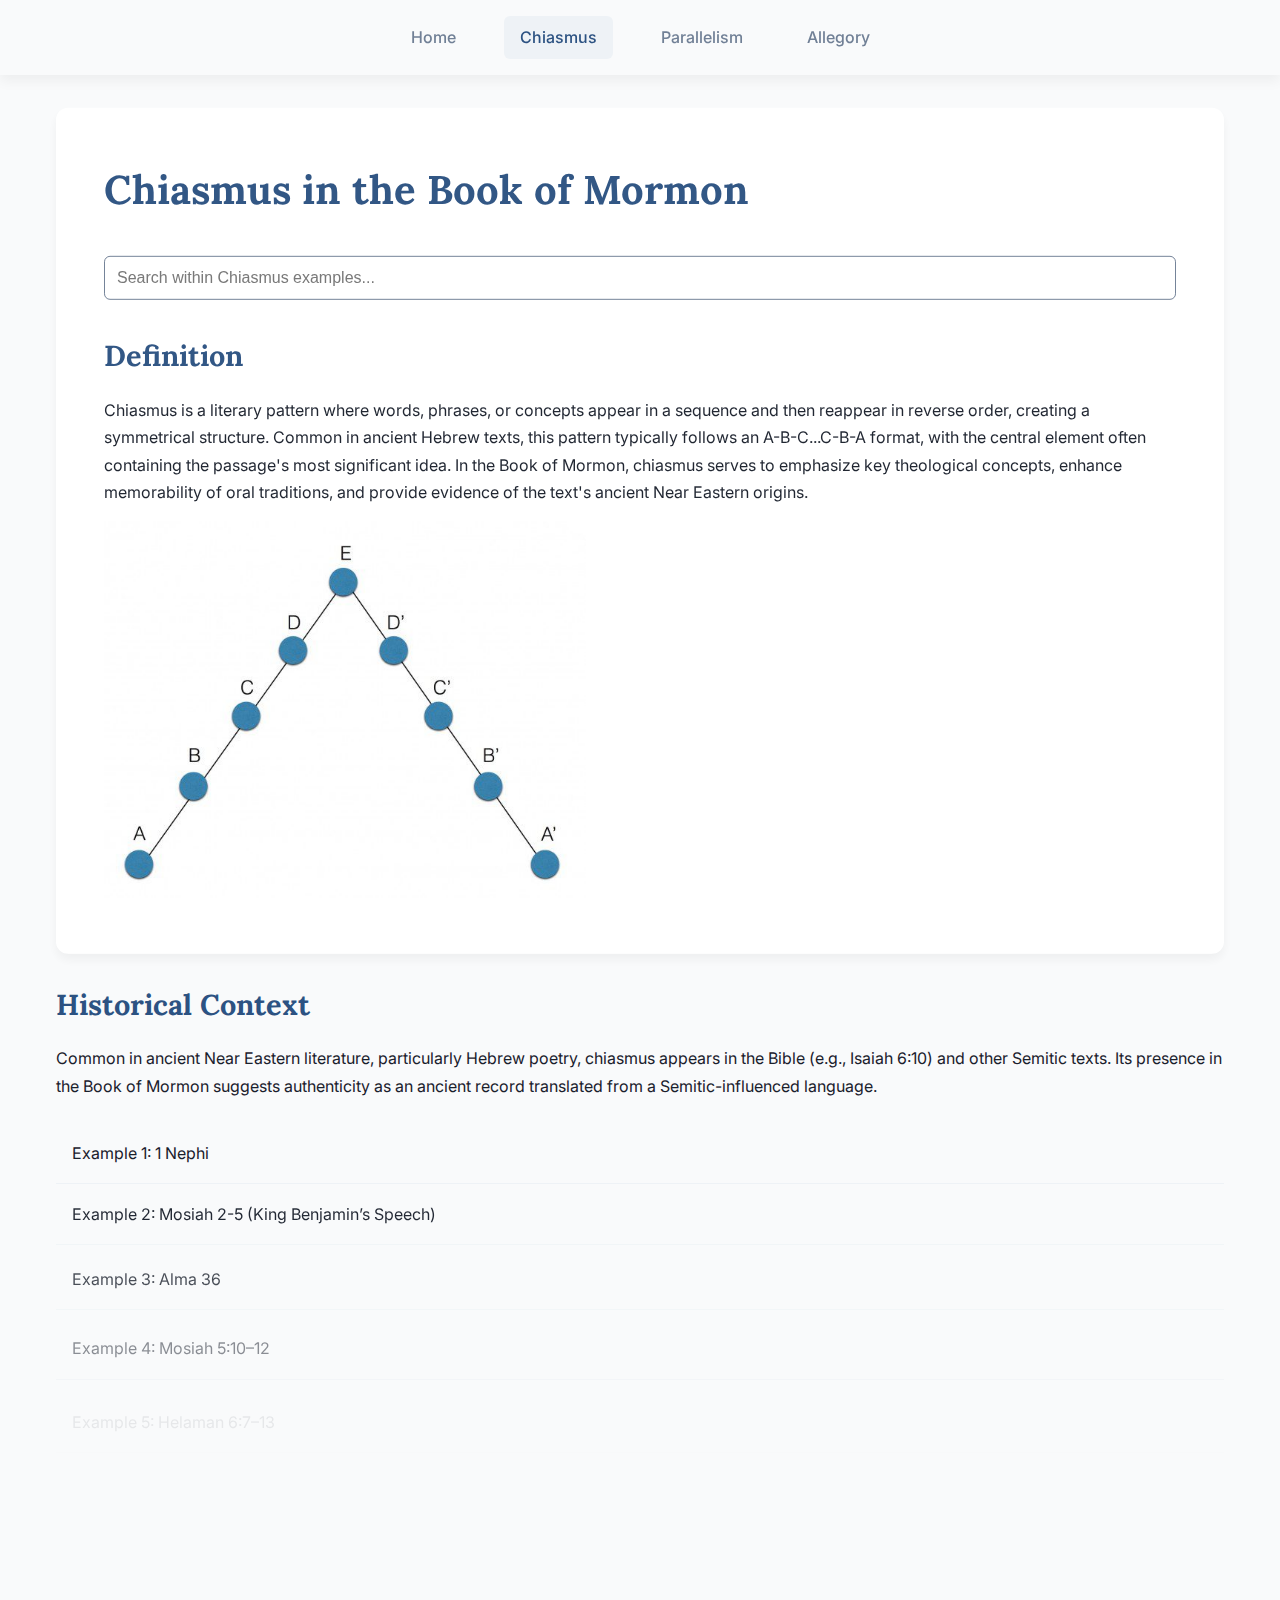
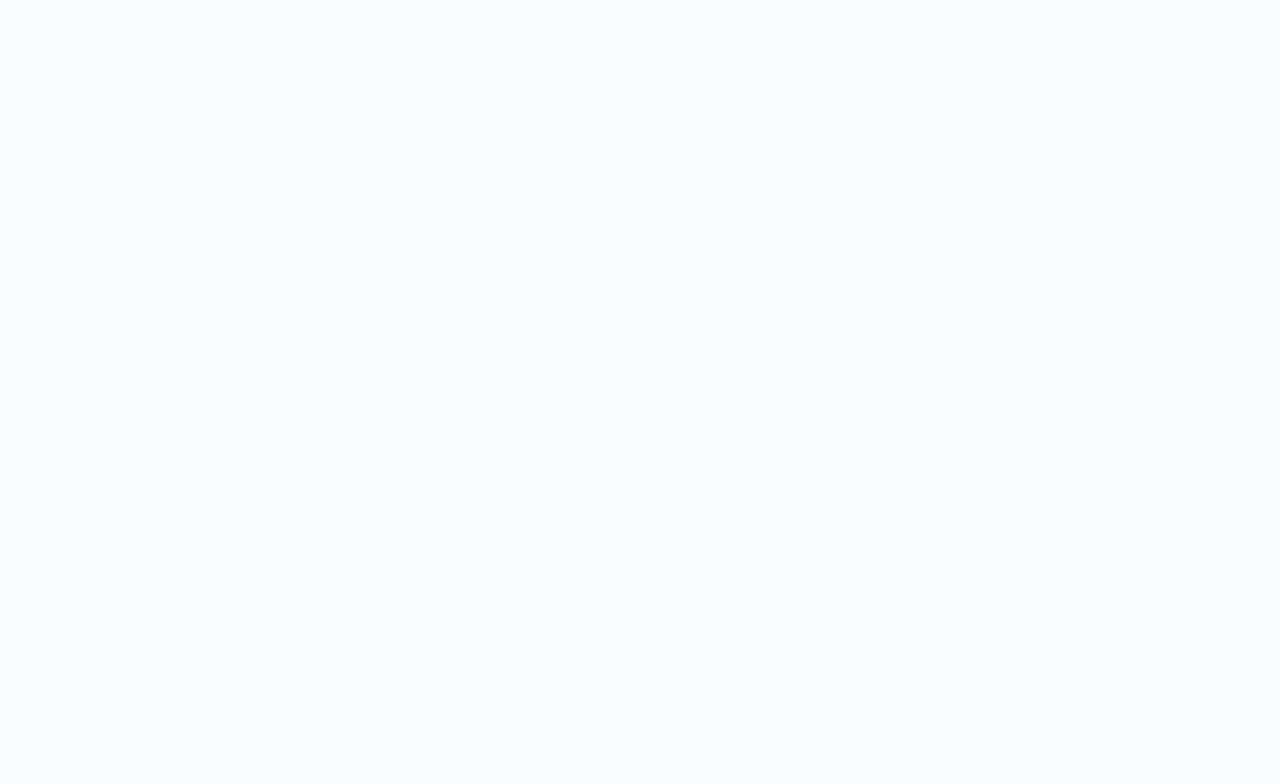
==== chiasmus.html @ 7f86e8a2 "Initial Commit" ====
<!doctype html>
<html lang="en">
  <head>
    <meta charset="UTF-8" />
    <meta name="viewport" content="width=device-width, initial-scale=1.0" />
    <title>Chiasmus - Literary Techniques in the Book of Mormon</title>
    <link rel="stylesheet" href="styles.css" />
    <script src="https://cdnjs.cloudflare.com/ajax/libs/gsap/3.12.2/gsap.min.js"></script>
  </head>
  <body>
    <nav>
      <div class="nav-content">
        <a href="index.html">Home</a>
        <a href="chiasmus.html" class="active">Chiasmus</a>
        <a href="parallelism.html">Parallelism</a>
        <a href="allegory.html">Allegory</a>
      </div>
    </nav>

    <main>
      <div class="technique-article">
        <h1>Chiasmus in the Book of Mormon</h1>

        <div class="search-container">
          <input
            type="text"
            id="search-input"
            placeholder="Search within Chiasmus examples..."
          />
        </div>

        <section>
          <h2>Definition</h2>
          <p>
            Chiasmus is a literary pattern where words, phrases, or concepts appear in a sequence and then reappear in reverse order, creating a symmetrical structure. Common in ancient Hebrew texts, this pattern typically follows an A-B-C...C-B-A format, with the central element often containing the passage's most significant idea. In the Book of Mormon, 
            chiasmus serves to emphasize key theological concepts, enhance memorability of oral traditions, and provide evidence of the text's ancient Near Eastern origins.
            </p>
            <div class="chiasmus-diagram" style="text-align: left;">
            <img
              src="images/chiasmusExample.jpg"
              alt="Chiasmus Diagram"
              width="45%"
            />
            </div>
          </div>
        </section>
        <br>
        <section>
          <h2>Historical Context</h2>
          <p>
            Common in ancient Near Eastern literature, particularly Hebrew
            poetry, chiasmus appears in the Bible (e.g., Isaiah 6:10) and other
            Semitic texts. Its presence in the Book of Mormon suggests
            authenticity as an ancient record translated from a
            Semitic-influenced language.
          </p>
        </section>

        <!-- 1 NEPHI -->
        <div class="accordion">
          <div class="accordion-item">
            <div class="accordion-header">Example 1: 1 Nephi</div>
            <div class="accordion-content">
              <div class="scripture-block">
                <div
                  class="scripture-line"
                  data-tooltip="Beginning of Lehi's ministry"
                >
                  A: Lehi prophesies warnings (1)
                </div>
                <div
                  class="scripture-line"
                  data-tooltip="Departure from civilization"
                >
                  B: Lehi’s group departs (2:2–15)
                </div>
                <div
                  class="scripture-line"
                  data-tooltip="Nephi gains authority"
                >
                  C: Nephi obtains Plates of Brass (2:16–4:38)
                </div>
                <div
                  class="scripture-line"
                  data-tooltip="Center: Divine guidance"
                >
                  K: Nephi and the Spirit (11:1–36)
                </div>
                <div
                  class="scripture-line"
                  data-tooltip="Nephi proves leadership"
                >
                  C’: Nephi builds a ship (17:1–18:4)
                </div>
                <div class="scripture-line" data-tooltip="Arrival in new world">
                  B’: Arrival at Promised Land (18:23–25)
                </div>
                <div
                  class="scripture-line"
                  data-tooltip="Culmination of prophecy"
                >
                  A’: Nephi prophesies (19–22)
                </div>
              </div>
              <h3>Analysis</h3>
              <p>
                This book-length chiasmus centers on Nephi’s vision, emphasizing
                his divine calling as successor to Lehi. The symmetry reinforces
                the narrative’s theological purpose.
              </p>
            </div>
          </div>

          <!-- KING BENJAMIN SPEECH -->
          <div class="accordion-item">
            <div class="accordion-header">
              Example 2: Mosiah 2-5 (King Benjamin’s Speech)
            </div>
            <div class="accordion-content">
              <div class="scripture-block">
                <div class="scripture-line" data-tooltip="Introduction">
                  A: People hear Benjamin (2:1)
                </div>
                <div class="scripture-line" data-tooltip="Duty to God">
                  B: Serve and obey (2:22)
                </div>
                <div class="scripture-line" data-tooltip="Center: Redemption">
                  C: Salvation through Christ (3:17)
                </div>
                <div class="scripture-line" data-tooltip="Commitment">
                  B’: Covenant to obey (5:5)
                </div>
                <div class="scripture-line" data-tooltip="Conclusion">
                  A’: People rejoice (5:6)
                </div>
              </div>
              <h3>Analysis</h3>
              <p>
                The chiasmus highlights Christ as the focal point, with
                obedience framing the covenant relationship, enhancing the
                speech’s persuasive power.
              </p>
            </div>
          </div>

          <!-- ALMA 36 -->
          <div class="accordion-item">
            <div class="accordion-header">Example 3: Alma 36</div>
            <div class="accordion-content">
              <div class="scripture-block">
                <div class="scripture-line" data-tooltip="Introduction">
                  A: Alma begins his testimony (36:1–3)
                </div>
                <div class="scripture-line" data-tooltip="Bondage">
                  B: Alma recounts his bondage (36:4–5)
                </div>
                <div class="scripture-line" data-tooltip="Prayer">
                  C: Alma prays for deliverance (36:6–7)
                </div>
                <div class="scripture-line" data-tooltip="Center: Conversion">
                  D: Alma's conversion experience (36:17–18)
                </div>
                <div class="scripture-line" data-tooltip="Deliverance">
                  C’: Alma is delivered (36:19–20)
                </div>
                <div class="scripture-line" data-tooltip="Freedom">
                  B’: Alma rejoices in freedom (36:21–22)
                </div>
                <div class="scripture-line" data-tooltip="Conclusion">
                  A’: Alma concludes his testimony (36:23–24)
                </div>
              </div>
              <h3>Analysis</h3>
              <p>
                This chiasmus emphasizes Alma's conversion and deliverance,
                highlighting the transformative power of repentance and faith in
                Christ.
              </p>
            </div>
          </div>

          <!-- MOSIAH 5 -->
          <div class="accordion-item">
            <div class="accordion-header">Example 4: Mosiah 5:10–12</div>
            <div class="accordion-content">
              <div class="scripture-block">
                <div class="scripture-line" data-tooltip="Name">
                  A: Take upon the name of Christ (5:10)
                </div>
                <div class="scripture-line" data-tooltip="Remember">
                  B: Remember the name (5:11)
                </div>
                <div class="scripture-line" data-tooltip="Center: Covenant">
                  C: Covenant to follow Christ (5:12)
                </div>
                <div class="scripture-line" data-tooltip="Remember">
                  B’: Remember the name (5:13)
                </div>
                <div class="scripture-line" data-tooltip="Name">
                  A’: Take upon the name of Christ (5:14)
                </div>
              </div>
              <h3>Analysis</h3>
              <p>
                This chiasmus underscores the importance of taking upon oneself
                the name of Christ and remembering the covenant made with Him.
              </p>
            </div>
          </div>

          <!-- HELAMAN 6 -->
          <div class="accordion-item">
            <div class="accordion-header">Example 5: Helaman 6:7–13</div>
            <div class="accordion-content">
              <div class="scripture-block">
                <div class="scripture-line" data-tooltip="Peace">
                  A: Peace in the land (6:7)
                </div>
                <div class="scripture-line" data-tooltip="Prosperity">
                  B: Prosperity and trade (6:8)
                </div>
                <div class="scripture-line" data-tooltip="Center: Unity">
                  C: Unity among the people (6:9)
                </div>
                <div class="scripture-line" data-tooltip="Prosperity">
                  B’: Prosperity and trade (6:10)
                </div>
                <div class="scripture-line" data-tooltip="Peace">
                  A’: Peace in the land (6:11)
                </div>
              </div>
              <h3>Analysis</h3>
              <p>
                This chiasmus highlights the themes of peace, prosperity, and
                unity, emphasizing the blessings that come from living in
                harmony.
              </p>
            </div>
          </div>

          <!-- MOSIAH 3 -->
          <div class="accordion-item">
            <div class="accordion-header">Example 6: Mosiah 3:18–19</div>
            <div class="accordion-content">
              <div class="scripture-block">
                <div class="scripture-line" data-tooltip="Humility">
                  A: Humble themselves (3:18)
                </div>
                <div class="scripture-line" data-tooltip="Childlike">
                  B: Become as little children (3:19)
                </div>
                <div class="scripture-line" data-tooltip="Center: Atonement">
                  C: Salvation through Christ (3:19)
                </div>
                <div class="scripture-line" data-tooltip="Childlike">
                  B’: Become as little children (3:19)
                </div>
                <div class="scripture-line" data-tooltip="Humility">
                  A’: Humble themselves (3:19)
                </div>
              </div>
              <h3>Analysis</h3>
              <p>
                This chiasmus emphasizes the necessity of humility and childlike
                faith to receive salvation through Christ.
              </p>
            </div>
          </div>

          <!-- ALMA 41 -->
          <div class="accordion-item">
            <div class="accordion-header">Example 7: Alma 41:13–15</div>
            <div class="accordion-content">
              <div class="scripture-block">
                <div class="scripture-line" data-tooltip="Restoration">
                  A: Restoration to good (41:13)
                </div>
                <div class="scripture-line" data-tooltip="Judgment">
                  B: Judgment according to works (41:14)
                </div>
                <div
                  class="scripture-line"
                  data-tooltip="Center: Law of restoration"
                >
                  C: Law of restoration (41:15)
                </div>
                <div class="scripture-line" data-tooltip="Judgment">
                  B’: Judgment according to works (41:15)
                </div>
                <div class="scripture-line" data-tooltip="Restoration">
                  A’: Restoration to good (41:15)
                </div>
              </div>
              <h3>Analysis</h3>
              <p>
                This chiasmus highlights the principle of restoration, where
                individuals are judged and restored according to their works.
              </p>
            </div>
          </div>

          <!-- 2 NEPHI 9 -->
          <div class="accordion-item">
            <div class="accordion-header">Example 8: 2 Nephi 9:28–29</div>
            <div class="accordion-content">
              <div class="scripture-block">
                <div class="scripture-line" data-tooltip="Wisdom">
                  A: Wisdom (9:28)
                </div>
                <div class="scripture-line" data-tooltip="Learning">
                  B: Learning (9:28)
                </div>
                <div
                  class="scripture-line"
                  data-tooltip="Center: Counsel of God"
                >
                  C: Counsel of God (9:29)
                </div>
                <div class="scripture-line" data-tooltip="Learning">
                  B’: Learning (9:29)
                </div>
                <div class="scripture-line" data-tooltip="Wisdom">
                  A’: Wisdom (9:29)
                </div>
              </div>
              <h3>Analysis</h3>
              <p>
                This chiasmus emphasizes the importance of wisdom and learning,
                particularly when guided by the counsel of God.
              </p>
            </div>
          </div>

          <!-- ALMA 36 -->
          <div class="accordion-item">
            <div class="accordion-header">Example 9: Alma 36:22–24</div>
            <div class="accordion-content">
              <div class="scripture-block">
                <div class="scripture-line" data-tooltip="Joy">
                  A: Joy (36:22)
                </div>
                <div class="scripture-line" data-tooltip="Vision">
                  B: Vision of God (36:22)
                </div>
                <div class="scripture-line" data-tooltip="Center: Conversion">
                  C: Conversion (36:23)
                </div>
                <div class="scripture-line" data-tooltip="Vision">
                  B’: Vision of God (36:24)
                </div>
                <div class="scripture-line" data-tooltip="Joy">
                  A’: Joy (36:24)
                </div>
              </div>
              <h3>Analysis</h3>
              <p>
                This chiasmus highlights Alma's conversion experience,
                emphasizing the joy and vision that come from turning to God.
              </p>
            </div>
          </div>

          <!-- 3 NEPHI 11 -->
          <div class="accordion-item">
            <div class="accordion-header">Example 10: 3 Nephi 11:29–30</div>
            <div class="accordion-content">
              <div class="scripture-block">
                <div class="scripture-line" data-tooltip="Contention">
                  A: Contention (11:29)
                </div>
                <div class="scripture-line" data-tooltip="Spirit">
                  B: Spirit of contention (11:29)
                </div>
                <div class="scripture-line" data-tooltip="Center: Doctrine">
                  C: Doctrine of Christ (11:30)
                </div>
                <div class="scripture-line" data-tooltip="Spirit">
                  B’: Spirit of contention (11:30)
                </div>
                <div class="scripture-line" data-tooltip="Contention">
                  A’: Contention (11:30)
                </div>
              </div>
              <h3>Analysis</h3>
              <p>
                This chiasmus emphasizes the importance of avoiding contention
                and following the doctrine of Christ.
              </p>
            </div>
          </div>

          <!-- ETHER 12 -->
          <div class="accordion-item">
            <div class="accordion-header">Example 11: Ether 12:6–8</div>
            <div class="accordion-content">
              <div class="scripture-block">
                <div class="scripture-line" data-tooltip="Faith">
                  A: Faith (12:6)
                </div>
                <div class="scripture-line" data-tooltip="Hope">
                  B: Hope (12:7)
                </div>
                <div class="scripture-line" data-tooltip="Center: Charity">
                  C: Charity (12:8)
                </div>
                <div class="scripture-line" data-tooltip="Hope">
                  B’: Hope (12:8)
                </div>
                <div class="scripture-line" data-tooltip="Faith">
                  A’: Faith (12:8)
                </div>
              </div>
              <h3>Analysis</h3>
              <p>
                This chiasmus highlights the interconnectedness of faith, hope,
                and charity.
              </p>
            </div>
          </div>

          <!-- ALMA 41 -->
          <div class="accordion-item">
            <div class="accordion-header">Example 12: Alma 41:13–15</div>
            <div class="accordion-content">
              <div class="scripture-block">
                <div class="scripture-line" data-tooltip="Restoration">
                  A: Restoration to good (41:13)
                </div>
                <div class="scripture-line" data-tooltip="Judgment">
                  B: Judgment according to works (41:14)
                </div>
                <div
                  class="scripture-line"
                  data-tooltip="Center: Law of restoration"
                >
                  C: Law of restoration (41:15)
                </div>
                <div class="scripture-line" data-tooltip="Judgment">
                  B’: Judgment according to works (41:15)
                </div>
                <div class="scripture-line" data-tooltip="Restoration">
                  A’: Restoration to good (41:15)
                </div>
              </div>
              <h3>Analysis</h3>
              <p>
                This chiasmus highlights the principle of restoration, where
                individuals are judged and restored according to their works.
              </p>
            </div>
          </div>

          <!-- ALMA 36 -->
          <div class="accordion-item">
            <div class="accordion-header">Example 13: Alma 36:1–30</div>
            <div class="accordion-content">
              <div class="scripture-block">
                <div class="scripture-line" data-tooltip="Introduction">
                  A: Alma begins his testimony (36:1–3)
                </div>
                <div class="scripture-line" data-tooltip="Bondage">
                  B: Alma recounts his bondage (36:4–5)
                </div>
                <div class="scripture-line" data-tooltip="Prayer">
                  C: Alma prays for deliverance (36:6–7)
                </div>
                <div class="scripture-line" data-tooltip="Center: Conversion">
                  D: Alma's conversion experience (36:17–18)
                </div>
                <div class="scripture-line" data-tooltip="Deliverance">
                  C’: Alma is delivered (36:19–20)
                </div>
                <div class="scripture-line" data-tooltip="Freedom">
                  B’: Alma rejoices in freedom (36:21–22)
                </div>
                <div class="scripture-line" data-tooltip="Conclusion">
                  A’: Alma concludes his testimony (36:23–24)
                </div>
              </div>
              <h3>Analysis</h3>
              <p>
                This chiasmus emphasizes Alma's conversion and deliverance,
                highlighting the transformative power of repentance and faith in
                Christ.
              </p>
            </div>
          </div>

          <!-- ALMA 13 -->
          <div class="accordion-item">
            <div class="accordion-header">Example 14: Alma 13:1-9</div>
            <div class="accordion-content">
              <div class="scripture-block">
                <div
                  class="scripture-line"
                  data-tooltip="Introduction to Priesthood"
                >
                  A: Priests ordained (13:1-2)
                </div>
                <div class="scripture-line" data-tooltip="Foreordination">
                  B: Called and prepared (13:3)
                </div>
                <div class="scripture-line" data-tooltip="Faith and Repentance">
                  C: Faith and repentance (13:4-5)
                </div>
                <div
                  class="scripture-line"
                  data-tooltip="Center: High Priesthood"
                >
                  D: Holy calling (13:6)
                </div>
                <div class="scripture-line" data-tooltip="Faith and Repentance">
                  C': Faith and repentance (13:7)
                </div>
                <div class="scripture-line" data-tooltip="Foreordination">
                  B': Called and prepared (13:8)
                </div>
                <div
                  class="scripture-line"
                  data-tooltip="Conclusion about Priesthood"
                >
                  A': High Priesthood (13:9)
                </div>
              </div>
              <h3>Analysis</h3>
              <p>
                This chiasmus emphasizes the divine nature of the priesthood
                calling, highlighting how priests were foreordained and prepared
                before the foundation of the world.
              </p>
            </div>
          </div>

          <!-- MORONI 8 -->
          <div class="accordion-item">
            <div class="accordion-header">Example 15: Moroni 8:25-26</div>
            <div class="accordion-content">
              <div class="scripture-block">
                <div class="scripture-line" data-tooltip="Faith">
                  A: Faith unto repentance (8:25)
                </div>
                <div class="scripture-line" data-tooltip="Baptism">
                  B: Baptism and fulfilling commandments (8:25)
                </div>
                <div class="scripture-line" data-tooltip="Sin Remission">
                  C: Remission of sins (8:25)
                </div>
                <div class="scripture-line" data-tooltip="Center: Meekness">
                  D: Meekness and lowliness of heart (8:26)
                </div>
                <div class="scripture-line" data-tooltip="Sin Remission">
                  C': Remission of sins (8:26)
                </div>
                <div class="scripture-line" data-tooltip="Holy Ghost">
                  B': Visitation of the Holy Ghost (8:26)
                </div>
                <div class="scripture-line" data-tooltip="Love">
                  A': Love of God and all men (8:26)
                </div>
              </div>
              <h3>Analysis</h3>
              <p>
                This chiasmus illustrates the spiritual progression from faith
                to perfect love, with meekness as the central transformative
                quality.
              </p>
            </div>
          </div>

          <!-- 3 NEPHI 17 -->
          <div class="accordion-item">
            <div class="accordion-header">Example 16: 3 Nephi 17:5-10</div>
            <div class="accordion-content">
              <div class="scripture-block">
                <div class="scripture-line" data-tooltip="Christ's Compassion">
                  A: Christ's compassion (17:5-6)
                </div>
                <div class="scripture-line" data-tooltip="Request for Healing">
                  B: "Have ye any that are sick?" (17:7)
                </div>
                <div class="scripture-line" data-tooltip="Faith">
                  C: Faith to be healed (17:8)
                </div>
                <div class="scripture-line" data-tooltip="Center: Healing">
                  D: Christ heals the multitude (17:9)
                </div>
                <div class="scripture-line" data-tooltip="Gratitude">
                  C': People's gratitude (17:10)
                </div>
                <div class="scripture-line" data-tooltip="Testimony of Healing">
                  B': All were healed (17:10)
                </div>
                <div class="scripture-line" data-tooltip="Worship">
                  A': Worship of Christ (17:10)
                </div>
              </div>
              <h3>Analysis</h3>
              <p>
                This chiasmus emphasizes Christ's healing ministry among the
                Nephites, with His compassionate act of healing forming the
                structural center.
              </p>
            </div>
          </div>

          <!-- MOSIAH 4 -->
          <div class="accordion-item">
            <div class="accordion-header">Example 17: Mosiah 4:11-16</div>
            <div class="accordion-content">
              <div class="scripture-block">
                <div class="scripture-line" data-tooltip="Remembering God">
                  A: Remember God's greatness (4:11)
                </div>
                <div class="scripture-line" data-tooltip="Humility">
                  B: Humble yourselves (4:11-12)
                </div>
                <div class="scripture-line" data-tooltip="Love">
                  C: Filled with the love of God (4:12)
                </div>
                <div class="scripture-line" data-tooltip="Center: No Evil">
                  D: No evil, no contention (4:13-14)
                </div>
                <div class="scripture-line" data-tooltip="Love">
                  C': Love one another (4:15)
                </div>
                <div class="scripture-line" data-tooltip="Service">
                  B': Serve one another (4:15)
                </div>
                <div class="scripture-line" data-tooltip="Teaching Children">
                  A': Teach your children (4:16)
                </div>
              </div>
              <h3>Analysis</h3>
              <p>
                This chiasmus outlines the practical application of righteous
                living, with peaceful relations at its center and proper
                teaching of children as its culmination.
              </p>
            </div>
          </div>

          <!-- 1 NEPHI 15 -->
          <div class="accordion-item">
            <div class="accordion-header">Example 18: 1 Nephi 15:21-30</div>
            <div class="accordion-content">
              <div class="scripture-block">
                <div
                  class="scripture-line"
                  data-tooltip="Question about Meaning"
                >
                  A: Question about meaning (15:21)
                </div>
                <div class="scripture-line" data-tooltip="Tree of Life">
                  B: Tree of Life (15:22)
                </div>
                <div class="scripture-line" data-tooltip="The Path">
                  C: Path to the tree (15:23-24)
                </div>
                <div class="scripture-line" data-tooltip="Center: Word of God">
                  D: Word of God (15:25)
                </div>
                <div class="scripture-line" data-tooltip="The Path">
                  C': Path to eternal life (15:26-28)
                </div>
                <div class="scripture-line" data-tooltip="Paradise">
                  B': Paradise of God (15:29)
                </div>
                <div class="scripture-line" data-tooltip="Answer about Meaning">
                  A': Representation of final judgment (15:30)
                </div>
              </div>
              <h3>Analysis</h3>
              <p>
                This chiasmus interprets Lehi's vision of the tree of life,
                placing the Word of God at the center as the key to eternal life
                and divine judgment.
              </p>
            </div>
          </div>

          <!-- MOSIAH 7 -->
          <div class="accordion-item">
            <div class="accordion-header">Example 19: Mosiah 7:20-22</div>
            <div class="accordion-content">
              <div class="scripture-block">
                <div class="scripture-line" data-tooltip="Gratitude to God">
                  A: Thanks to God (7:20)
                </div>
                <div
                  class="scripture-line"
                  data-tooltip="Deliverance from Egypt"
                >
                  B: Brought out of Egypt (7:20)
                </div>
                <div class="scripture-line" data-tooltip="Bondage">
                  C: Bondage and captivity (7:21)
                </div>
                <div class="scripture-line" data-tooltip="Center: Iniquity">
                  D: Iniquities and abominations (7:21)
                </div>
                <div class="scripture-line" data-tooltip="Bondage">
                  C': Bondage and tribute (7:22)
                </div>
                <div
                  class="scripture-line"
                  data-tooltip="Subjection to Lamanites"
                >
                  B': Subjected to Lamanites (7:22)
                </div>
                <div class="scripture-line" data-tooltip="Consequences">
                  A': Results of turning from God (7:22)
                </div>
              </div>
              <h3>Analysis</h3>
              <p>
                This chiasmus contrasts Israel's deliverance from Egypt with the
                Nephites' bondage to the Lamanites, emphasizing how turning from
                God leads to captivity while remembering Him brings deliverance.
              </p>
            </div>
          </div>

          <!-- ALMA 49 -->
          <div class="accordion-item">
            <div class="accordion-header">Example 20: Alma 49:8-12</div>
            <div class="accordion-content">
              <div class="scripture-block">
                <div class="scripture-line" data-tooltip="Lamanite Surprise">
                  A: Lamanites astonished (49:8)
                </div>
                <div class="scripture-line" data-tooltip="Nephite Preparation">
                  B: Nephites prepared (49:9)
                </div>
                <div
                  class="scripture-line"
                  data-tooltip="Captain Moroni's Strategy"
                >
                  C: Moroni's defense strategy (49:10)
                </div>
                <div
                  class="scripture-line"
                  data-tooltip="Center: Weakness to Strength"
                >
                  D: Weak places made strong (49:11)
                </div>
                <div
                  class="scripture-line"
                  data-tooltip="Captain Moroni's Wisdom"
                >
                  C': Moroni's wisdom (49:11)
                </div>
                <div class="scripture-line" data-tooltip="Nephite Advantage">
                  B': Nephites' military advantage (49:12)
                </div>
                <div
                  class="scripture-line"
                  data-tooltip="Lamanite Disappointment"
                >
                  A': Lamanites disappointed (49:12)
                </div>
              </div>
              <h3>Analysis</h3>
              <p>
                This chiasmus highlights Captain Moroni's military genius in
                converting weaknesses into strengths, emphasizing how
                preparation and wisdom can overcome seemingly impossible
                challenges.
              </p>
            </div>
          </div>
        </div>
      </div>
    </main>

    <script>
      document.addEventListener("DOMContentLoaded", () => {
        // Animations
        gsap.from(".technique-article", { duration: 1, opacity: 0, y: 30 });
        gsap.from(".accordion-item", {
          duration: 0.8,
          y: 30,
          opacity: 0,
          stagger: 0.2,
        });

        // Accordion
        document.querySelectorAll(".accordion-header").forEach((header) => {
          header.addEventListener("click", () => {
            const content = header.nextElementSibling;
            content.classList.toggle("active");
            gsap.to(content, {
              height: content.classList.contains("active") ? "auto" : 0,
              duration: 0.3,
            });
          });
        });

        // Tooltips
        document.querySelectorAll(".scripture-line").forEach((line) => {
          const tooltip = document.createElement("div");
          tooltip.className = "tooltip";
          tooltip.textContent = line.dataset.tooltip;
          document.body.appendChild(tooltip);

          line.addEventListener("mouseenter", (e) => {
            tooltip.style.display = "block";
            tooltip.style.left = `${e.pageX + 10}px`;
            tooltip.style.top = `${e.pageY + 10}px`;
          });

          line.addEventListener("mouseleave", () => {
            tooltip.style.display = "none";
          });
        });

        // Search
        const searchInput = document.getElementById("search-input");
        searchInput.addEventListener("input", (e) => {
          const term = e.target.value.toLowerCase();
          document.querySelectorAll(".accordion-item").forEach((item) => {
            const text = item.textContent.toLowerCase();
            item.style.display = text.includes(term) ? "block" : "none";
          });
        });
      });
    </script>
  </body>
</html>
---- styles.css ----
/* Import Fonts */
@import url("https://fonts.googleapis.com/css2?family=Inter:wght@400;500;600;700&family=Lora:wght@400;500;600;700&display=swap");

/* CSS Variables */
:root {
  --primary-bg: #f9fafb;
  --secondary-bg: #eef2f6;
  --accent-color: #2c5282;
  --primary-text: #1a202c;
  --secondary-text: #718096;
  --highlight-color: #fed7e2;
  --button-color: #2c5282;
  --button-hover: #2a4365;
  --card-shadow: 0 6px 12px rgba(0, 0, 0, 0.05);
  --transition: all 0.3s ease;
}

/* Reset and Base Styles */
* {
  margin: 0;
  padding: 0;
  box-sizing: border-box;
}

body {
  font-family: "Inter", sans-serif;
  line-height: 1.7;
  color: var(--primary-text);
  background-color: var(--primary-bg);
  overflow-x: hidden;
}

/* Typography */
h1,
h2,
h3,
h4 {
  font-family: "Lora", serif;
  color: var(--accent-color);
}

h1 {
  font-size: 2.5rem;
  margin-bottom: 1.5rem;
}
h2 {
  font-size: 1.8rem;
  margin-bottom: 1rem;
}
h3 {
  font-size: 1.3rem;
  margin-bottom: 0.75rem;
}
p {
  margin-bottom: 1rem;
}

/* Navigation */
nav {
  background: var(--primary-bg);
  padding: 1rem 0;
  box-shadow: var(--card-shadow);
  position: sticky;
  top: 0;
  z-index: 1000;
}

.nav-content {
  max-width: 1200px;
  margin: 0 auto;
  display: flex;
  justify-content: center;
  gap: 2rem;
  padding: 0 1rem;
}

nav a {
  color: var(--secondary-text);
  text-decoration: none;
  font-weight: 500;
  padding: 0.5rem 1rem;
  border-radius: 6px;
  transition: var(--transition);
}

nav a:hover,
nav a.active {
  color: var(--button-color);
  background: var(--secondary-bg);
}

/* Main Content */
main {
  max-width: 1200px;
  margin: 0 auto;
  padding: 2rem 1rem;
}

/* Hero Section */
.hero {
  background:
    linear-gradient(rgba(0, 0, 0, 0.6), rgba(0, 0, 0, 0.6)),
    url("../images/indexBackground.jpg");
  background-size: cover;
  background-position: center;
  padding: 5rem 2rem;
  border-radius: 12px;
  color: white;
  text-align: center;
  margin-bottom: 3rem;
}

.hero h1 {
  color: white;
}
.hero p {
  color: rgba(255, 255, 255, 0.9);
  font-size: 1.2rem;
}

/* Buttons */
.primary-button {
  display: inline-block;
  padding: 0.75rem 1.5rem;
  background: var(--button-color);
  color: white;
  text-decoration: none;
  border-radius: 6px;
  font-weight: 600;
  transition: var(--transition);
}

.primary-button:hover {
  background: var(--button-hover);
}

/* Technique Cards */
.technique-grid {
  grid-template-columns: repeat(auto-fit, minmax(300px, 1fr));
  gap: 2rem;
  margin: 3rem 0;
}

.technique-card {
  background: white;
  padding: 2rem;
  border-radius: 12px;
  box-shadow: var(--card-shadow);
  border: 2px solid var(--secondary-bg); /* Subtle border */
  transition: var(--transition);
  text-align: center;
}

.technique-card:hover {
  transform: translateY(-8px);
}

/* Article Styling */
.technique-article {
  background: white;
  padding: 3rem;
  border-radius: 12px;
  box-shadow: var(--card-shadow);
}

/* Accordion */
.accordion {
  margin: 1.5rem 0;
}

.accordion-item {
  border-bottom: 1px solid var(--secondary-bg);
}

.accordion-header {
  padding: 1rem;
  cursor: pointer;
  display: flex;
  justify-content: space-between;
  align-items: center;
  transition: var(--transition);
}

.accordion-header:hover {
  background: var(--secondary-bg);
}

.accordion-content {
  padding: 0 1rem 1rem;
  display: none;
}

.accordion-content.active {
  display: block;
}

/* Scripture Blocks */
.scripture-block {
  background: var(--secondary-bg);
  padding: 1.5rem;
  border-radius: 8px;
  margin: 1rem 0;
  position: relative;
}

.scripture-line {
  padding: 0.5rem;
  transition: var(--transition);
}

.scripture-line:hover {
  background: var(--highlight-color);
  cursor: pointer;
}

.tooltip {
  position: absolute;
  background: var(--accent-color);
  color: white;
  padding: 0.5rem 1rem;
  border-radius: 4px;
  font-size: 0.9rem;
  display: none;
  z-index: 10;
}

/* Search */
.search-container {
  margin: 2rem 0;
  position: relative;
}

#search-input {
  width: 100%;
  padding: 0.75rem;
  border: 1px solid var(--secondary-text);
  border-radius: 6px;
  font-size: 1rem;
}

/* Footer */
footer {
  background: var(--secondary-bg);
  padding: 2rem;
  text-align: center;
  color: var(--secondary-text);
  margin-top: 3rem;
}

/* Responsive Design */
@media (max-width: 768px) {
  .nav-content {
    flex-direction: column;
    gap: 1rem;
  }
  .hero {
    padding: 3rem 1rem;
  }
  h1 {
    font-size: 2rem;
  }
  .technique-article {
    padding: 1.5rem;
  }
}
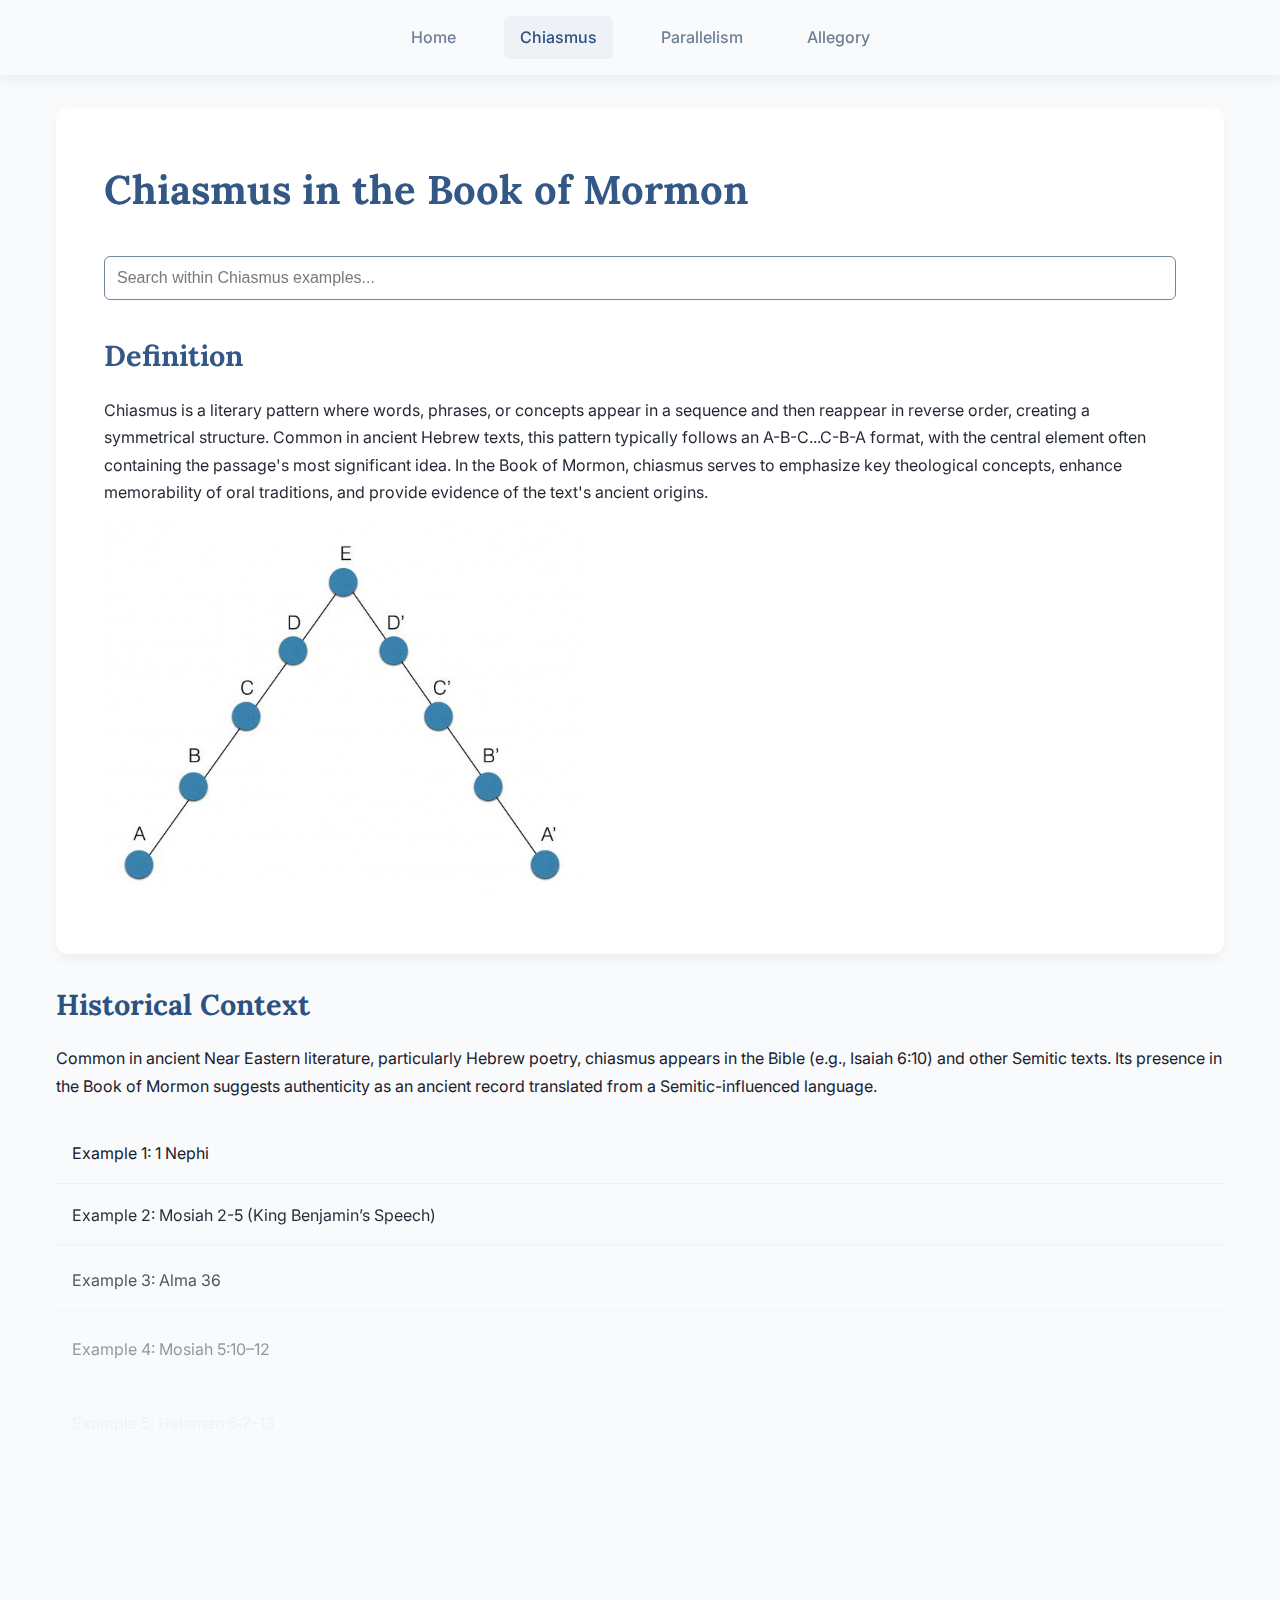
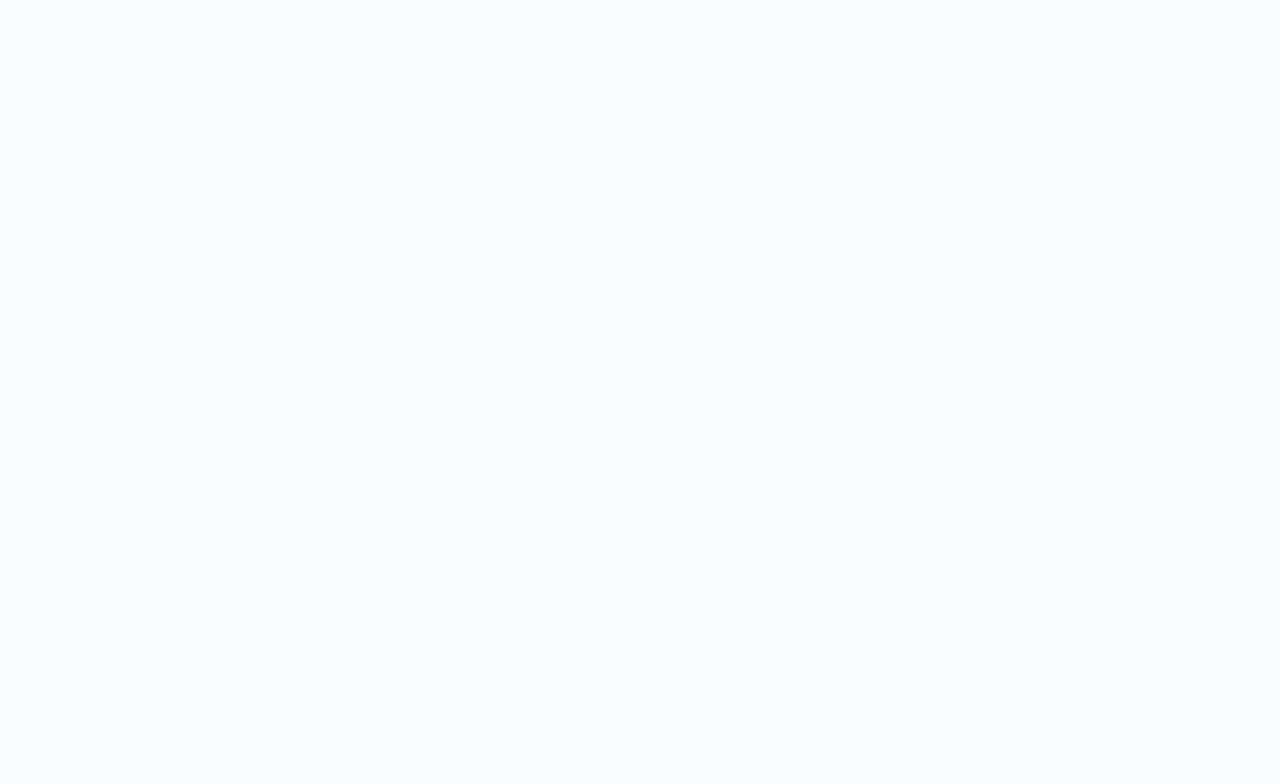
==== commit 36cfd674: "Update chiasmus.html" ====
--- a/chiasmus.html
+++ b/chiasmus.html
@@ -33,7 +33,7 @@
           <h2>Definition</h2>
           <p>
             Chiasmus is a literary pattern where words, phrases, or concepts appear in a sequence and then reappear in reverse order, creating a symmetrical structure. Common in ancient Hebrew texts, this pattern typically follows an A-B-C...C-B-A format, with the central element often containing the passage's most significant idea. In the Book of Mormon, 
-            chiasmus serves to emphasize key theological concepts, enhance memorability of oral traditions, and provide evidence of the text's ancient Near Eastern origins.
+            chiasmus serves to emphasize key theological concepts, enhance memorability of oral traditions, and provide evidence of the text's ancient origins.
             </p>
             <div class="chiasmus-diagram" style="text-align: left;">
             <img
--- a/styles.css
+++ b/styles.css
@@ -96,11 +96,10 @@
   padding: 2rem 1rem;
 }
 
-/* Hero Section */
+/* Hero Section
 .hero {
   background:
-    linear-gradient(rgba(0, 0, 0, 0.6), rgba(0, 0, 0, 0.6)),
-    url("../images/indexBackground.jpg");
+    linear-gradient(rgba(0, 0, 0, 0.6), rgba(0, 0, 0, 0.6));
   background-size: cover;
   background-position: center;
   padding: 5rem 2rem;
@@ -108,7 +107,7 @@
   color: white;
   text-align: center;
   margin-bottom: 3rem;
-}
+} */
 
 .hero h1 {
   color: white;
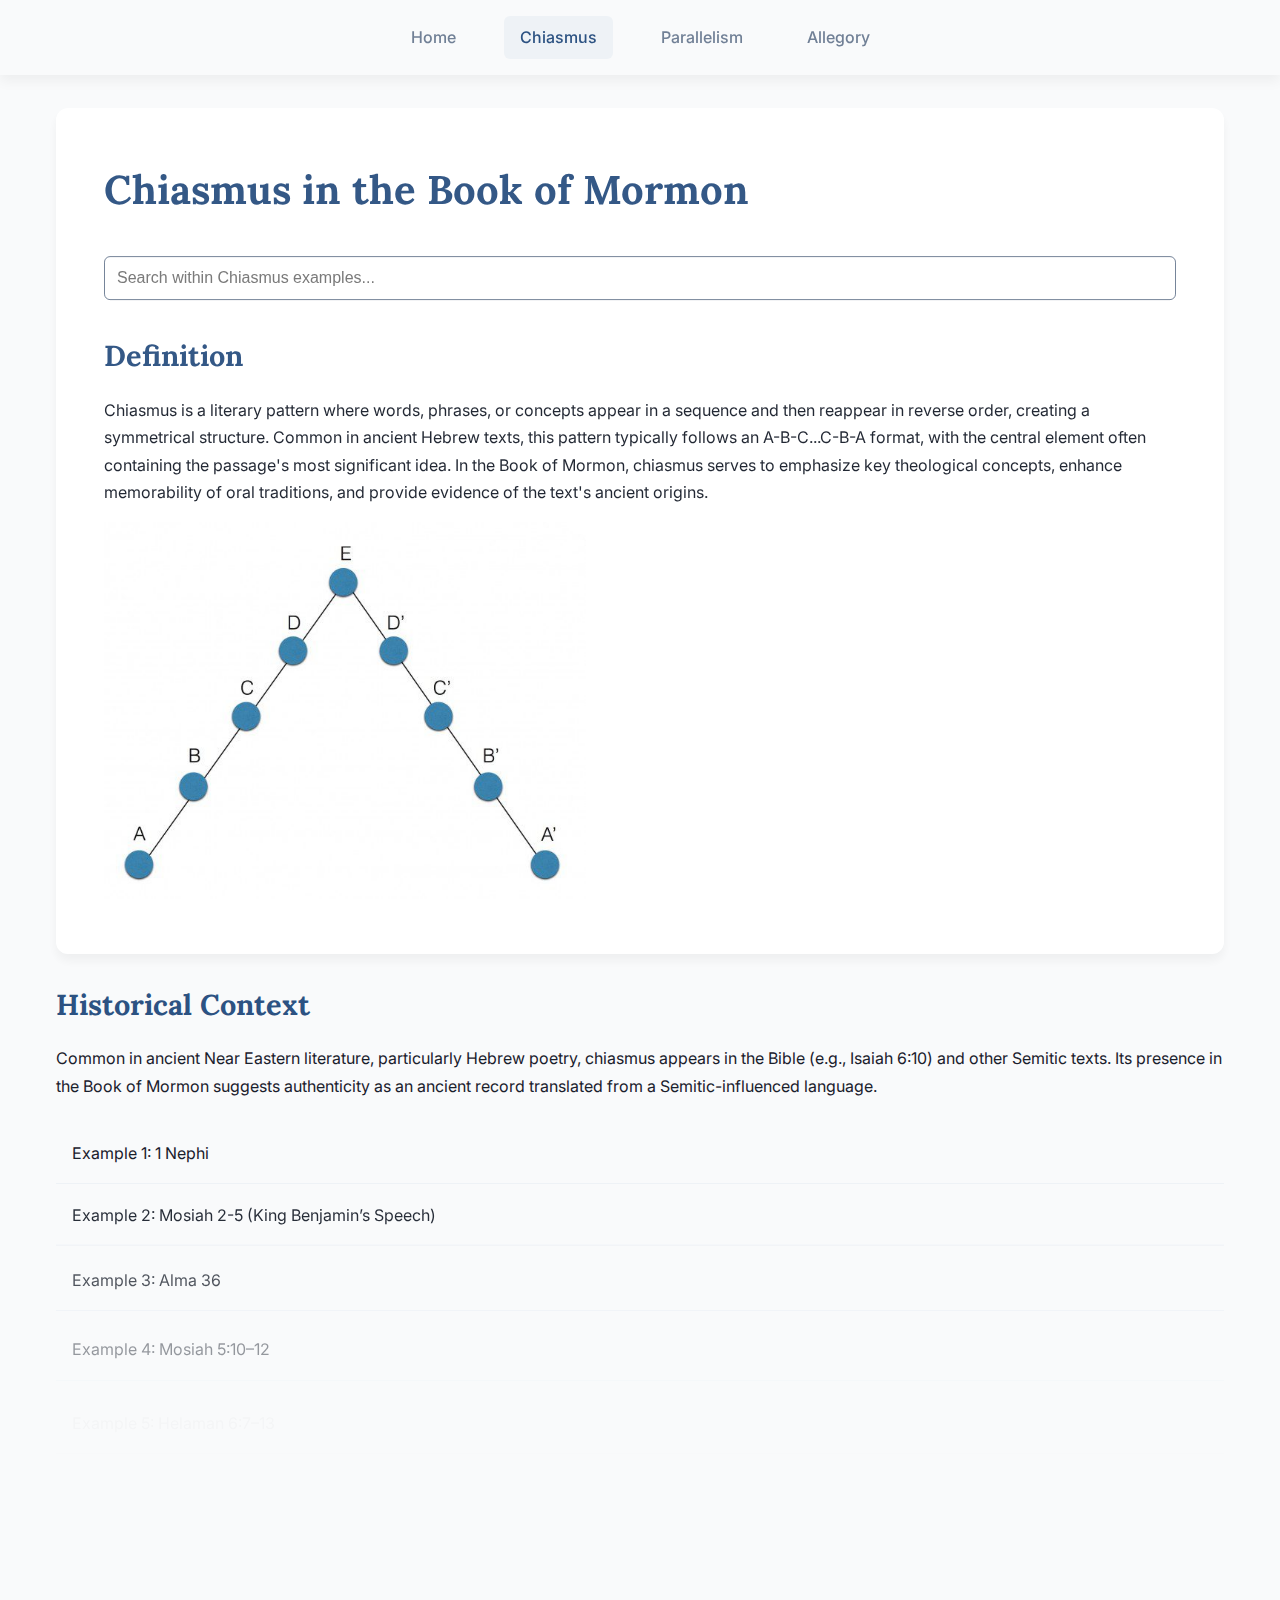
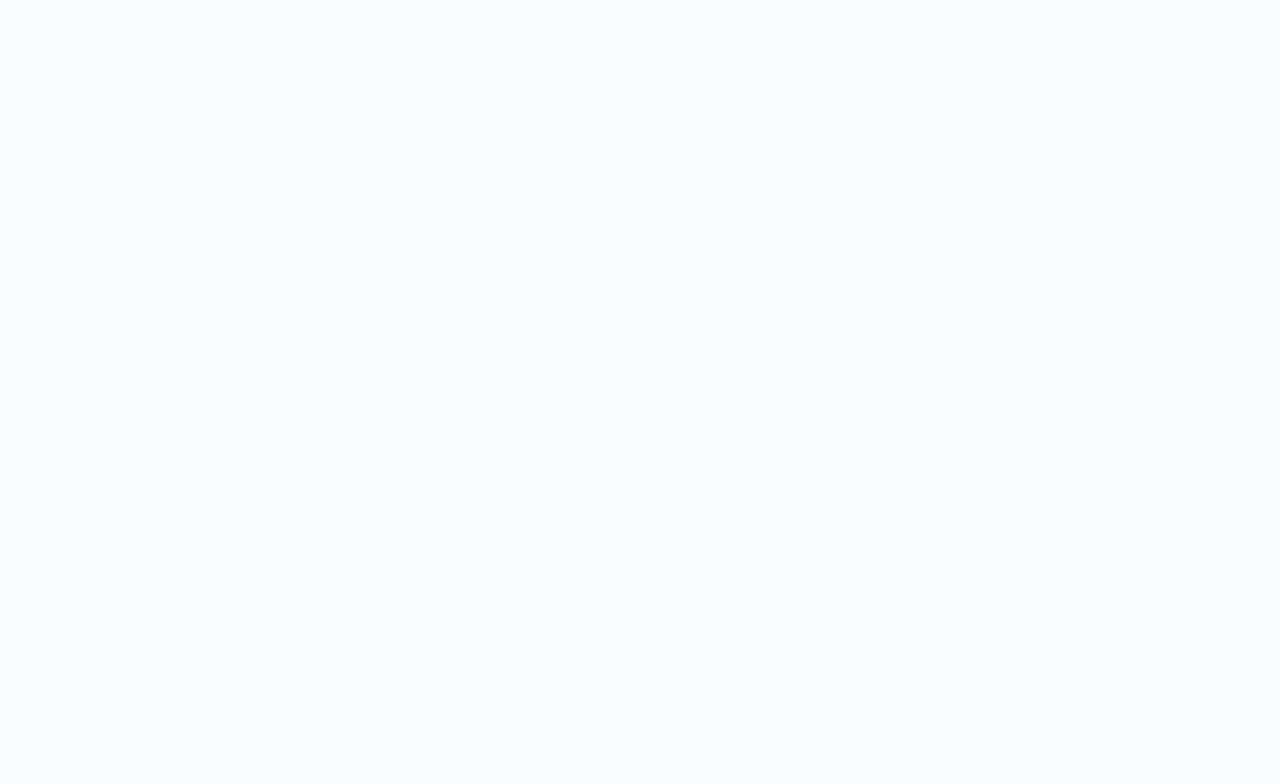
==== commit fc3bba90: "Update chiasmus.html" ====
--- a/chiasmus.html
+++ b/chiasmus.html
@@ -76,7 +76,7 @@
                 </div>
                 <div
                   class="scripture-line"
-                  data-tooltip="Nephi gains authority"
+                  data-tooltip="Nephi shows courage"
                 >
                   C: Nephi obtains Plates of Brass (2:16–4:38)
                 </div>
